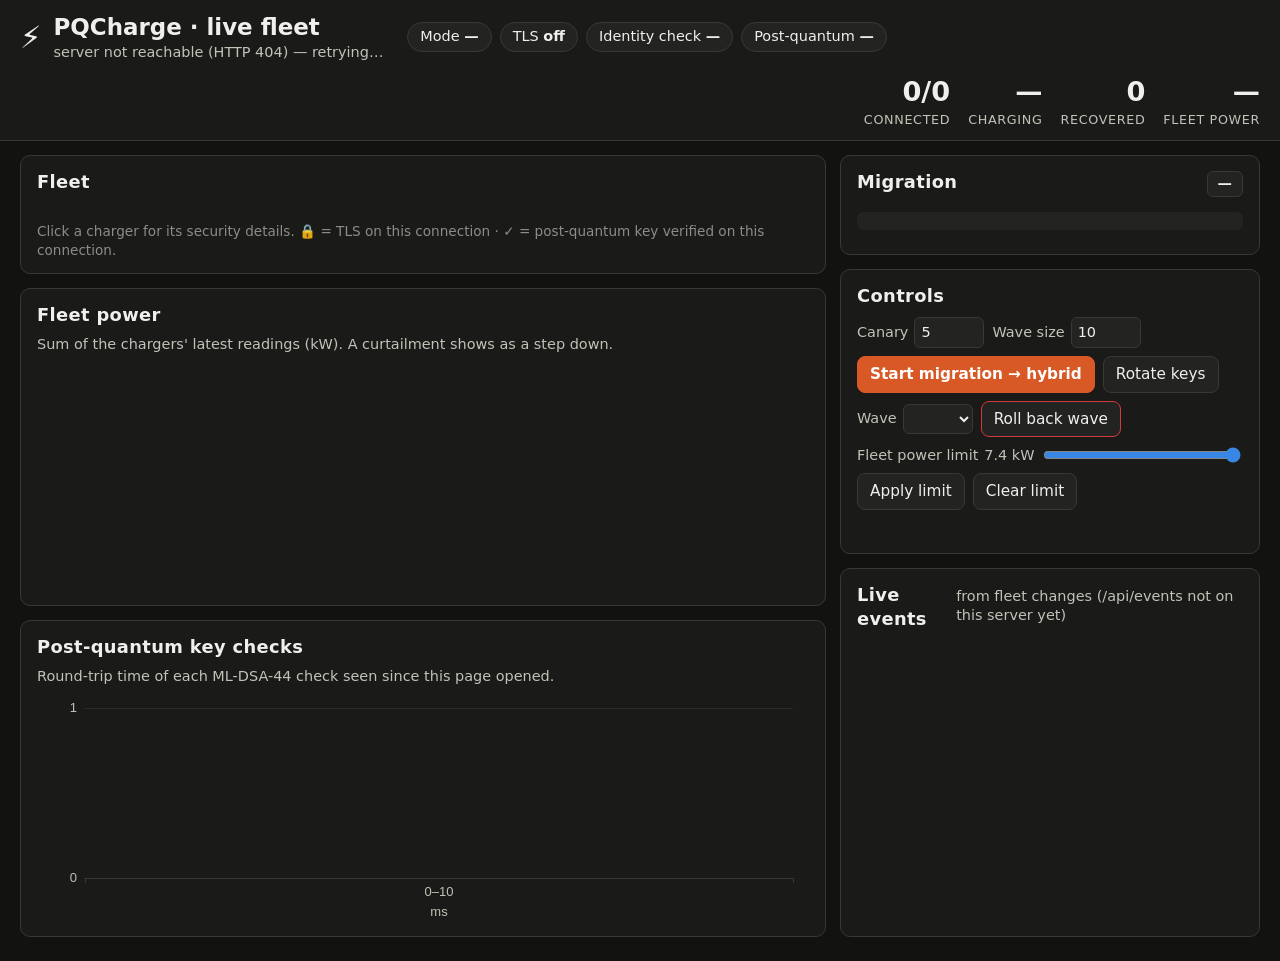
==== dashboard/static/index.html @ f0d74c02 "started work on dashboard" ====
<!doctype html>
<html lang="en" data-theme="dark">
<head>
<meta charset="utf-8">
<meta name="viewport" content="width=device-width, initial-scale=1">
<title>PQCharge · Live fleet</title>
<link rel="icon" href="data:,">
<link rel="stylesheet" href="style.css">
</head>
<body>
<!--
  PQCharge live dashboard (Track C, C-F6). Reads only GET /api/... on the
  server that serves this page: the CSMS itself (/dashboard/, Track A A-F4)
  or `python -m dashboard.serve` (pass-through or --mock). No build step.
-->
<header class="top">
  <div class="brand">
    <span class="logo" aria-hidden="true">⚡</span>
    <div>
      <h1>PQCharge · live fleet</h1>
      <p class="sub" id="serverLine">connecting…</p>
    </div>
    <span class="mockBadge" id="mockBadge" hidden>MOCK DATA · not a measurement</span>
  </div>
  <div class="chips" id="chips"></div>
  <div class="counts" id="counts"></div>
</header>

<main class="layout">
  <section class="panel fleet" aria-labelledby="hFleet">
    <div class="panelHead">
      <h2 id="hFleet">Fleet</h2>
      <div class="legend" id="legend"></div>
    </div>
    <div class="grid" id="grid" role="list"></div>
    <p class="hint">Click a charger for its security details. 🔒 = TLS on this connection · ✓ = post-quantum key verified on this connection.</p>
  </section>

  <aside class="side">
    <section class="panel" aria-labelledby="hMig">
      <div class="panelHead"><h2 id="hMig">Migration</h2><span class="phase" id="phase">—</span></div>
      <p class="phaseWords" id="phaseWords"></p>
      <div class="bar" id="progress" aria-label="migration progress"></div>
      <div class="waves" id="waves"></div>
    </section>

    <section class="panel" aria-labelledby="hCtl">
      <h2 id="hCtl">Controls</h2>
      <div class="ctlRow">
        <label>Canary <input id="inCanary" type="number" min="1" value="5"></label>
        <label>Wave size <input id="inWave" type="number" min="1" value="10"></label>
      </div>
      <div class="ctlRow">
        <button id="btnStart" class="primary">Start migration → hybrid</button>
        <button id="btnRotate">Rotate keys</button>
      </div>
      <div class="ctlRow">
        <label>Wave <select id="selWave"></select></label>
        <button id="btnRollback" class="danger">Roll back wave</button>
      </div>
      <div class="ctlRow">
        <label class="grow">Fleet power limit <span id="limitOut">7.4 kW</span>
          <input id="inLimit" type="range" min="0" max="7400" step="100" value="7400"></label>
      </div>
      <div class="ctlRow">
        <button id="btnLimit">Apply limit</button>
        <button id="btnClear">Clear limit</button>
      </div>
      <div class="ctlRow mockOnly" hidden>
        <button id="btnStorm">Mock: reconnect storm</button>
        <button id="btnImpostor">Mock: impostor CP0003</button>
      </div>
      <p class="toast" id="toast" role="status" aria-live="polite"></p>
    </section>

    <section class="panel ticker" aria-labelledby="hTick">
      <div class="panelHead"><h2 id="hTick">Live events</h2><span class="sub" id="tickSrc"></span></div>
      <ol id="ticker"></ol>
    </section>
  </aside>

  <section class="panel chartPanel" aria-labelledby="hPower">
    <h2 id="hPower">Fleet power</h2>
    <p class="sub">Sum of the chargers' latest readings (kW). A curtailment shows as a step down.</p>
    <div class="chart" id="cPower"></div>
  </section>
  <section class="panel chartPanel" aria-labelledby="hLat">
    <h2 id="hLat">Post-quantum key checks</h2>
    <p class="sub" id="latSub">Round-trip time of each ML-DSA-44 check seen since this page opened.</p>
    <div class="chart" id="cLat"></div>
  </section>
</main>

<div class="drawer" id="drawer" hidden role="dialog" aria-modal="true" aria-labelledby="dTitle">
  <div class="drawerCard">
    <button class="close" id="drawerClose" aria-label="Close">×</button>
    <h2 id="dTitle">Charger</h2>
    <div id="drawerBody"></div>
  </div>
</div>

<script src="vendor/echarts.min.js"></script>
<script src="app.js"></script>
</body>
</html>
---- dashboard/static/style.css ----
/* PQCharge live dashboard (Track C, C-F6). Dark, large, projector-first. */

:root {
  color-scheme: dark;
  --bg: #121211;
  --surface: #1a1a19;
  --surface-2: #232321;
  --line: #383835;
  --ink: #f0efec;
  --ink-2: #c3c2b7;
  --muted: #8d8c85;

  /* status palette (reserved; always paired with a label or glyph) */
  --good: #0ca30c;
  --warning: #fab219;
  --serious: #ec835a;
  --critical: #d03b3b;

  /* migration states */
  --st-pending: #4a4945;
  --st-progress: var(--warning);
  --st-migrated: var(--good);
  --st-rolled: var(--critical);
  --st-incompat: #26261f;

  /* security modes (same order as the results page: classical blue, hybrid orange) */
  --mode-classical: #3987e5;
  --mode-hybrid: #d95926;
  --rotation: #9085e9;

  --radius: 10px;
  font-size: 17px;
}

* { box-sizing: border-box; }
[hidden] { display: none !important; }
body {
  margin: 0;
  background: var(--bg);
  color: var(--ink);
  font-family: "Segoe UI", system-ui, -apple-system, Roboto, sans-serif;
  line-height: 1.35;
}
h1 { font-size: 1.35rem; margin: 0; }
h2 { font-size: 1.05rem; margin: 0 0 8px; letter-spacing: .02em; }
.sub { color: var(--ink-2); font-size: .85rem; margin: 0; }
code { font-family: Consolas, "SF Mono", monospace; }

/* ------------------------------------------------------------ header */
.top {
  display: flex; flex-wrap: wrap; align-items: center; gap: 12px 24px;
  padding: 12px 20px; background: var(--surface); border-bottom: 1px solid var(--line);
  position: sticky; top: 0; z-index: 5;
}
.brand { display: flex; align-items: center; gap: 12px; }
.logo { font-size: 1.8rem; }
.mockBadge {
  background: var(--warning); color: #1a1a19; font-weight: 700; padding: 4px 10px;
  border-radius: 6px; font-size: .8rem;
}
.chips { display: flex; flex-wrap: wrap; gap: 8px; }
.chip {
  border: 1px solid var(--line); border-radius: 999px; padding: 4px 12px;
  background: var(--surface-2); font-size: .85rem; white-space: nowrap;
}
.chip b { font-weight: 600; }
.chip.mode-hybrid { border-color: var(--mode-hybrid); }
.chip.mode-classical { border-color: var(--mode-classical); }
.chip.ok { border-color: var(--good); }
.chip.bad { border-color: var(--critical); }
.counts { display: flex; gap: 18px; margin-left: auto; }
.count { text-align: right; }
.count .v { font-size: 1.6rem; font-weight: 700; font-variant-numeric: tabular-nums; }
.count .k { color: var(--ink-2); font-size: .75rem; text-transform: uppercase; letter-spacing: .05em; }

/* ------------------------------------------------------------ layout */
.layout {
  display: grid; gap: 14px; padding: 14px 20px 24px;
  grid-template-columns: minmax(0, 1fr) 420px;
  grid-template-areas: "fleet side" "power side" "lat side";
}
.fleet { grid-area: fleet; }
.side { grid-area: side; display: flex; flex-direction: column; gap: 14px; min-width: 0; }
.chartPanel:nth-of-type(2) { grid-area: power; }
.chartPanel:nth-of-type(3) { grid-area: lat; }
@media (max-width: 1100px) {
  .layout { grid-template-columns: 1fr; grid-template-areas: "fleet" "side" "power" "lat"; }
  .counts { margin-left: 0; }
}
.panel {
  background: var(--surface); border: 1px solid var(--line); border-radius: var(--radius);
  padding: 14px 16px; min-width: 0;
}
.panelHead { display: flex; align-items: baseline; justify-content: space-between; gap: 12px; }
.hint { color: var(--muted); font-size: .8rem; margin: 10px 0 0; }

/* ------------------------------------------------------------ fleet grid */
.legend { display: flex; flex-wrap: wrap; gap: 6px 14px; font-size: .8rem; color: var(--ink-2); }
.legend i {
  display: inline-block; width: 12px; height: 12px; border-radius: 3px; margin-right: 5px;
  vertical-align: -1px; border: 1px solid var(--line);
}
.grid {
  display: grid; gap: 6px; margin-top: 10px;
  grid-template-columns: repeat(auto-fill, minmax(70px, 1fr));
}
.tile {
  position: relative; height: 58px; border-radius: 8px; border: 2px solid transparent;
  background: var(--st-pending); color: var(--ink); cursor: pointer;
  display: flex; flex-direction: column; justify-content: space-between;
  padding: 4px 6px; font-size: .8rem; text-align: left; font: inherit; line-height: 1.1;
  transition: background-color .4s, opacity .4s;
}
.tile:focus-visible { outline: 3px solid var(--ink); outline-offset: 2px; }
.tile .id { font-weight: 700; font-size: .95rem; font-variant-numeric: tabular-nums; }
.tile .badges { font-size: .78rem; display: flex; gap: 3px; }
.tile.st-in_progress { background: var(--st-progress); color: #1a1a19; }
.tile.st-migrated { background: var(--st-migrated); }
.tile.st-rolled_back { background: var(--st-rolled); }
.tile.st-incompatible { background: var(--st-incompat); border-color: var(--line); color: var(--muted); }
.tile.off { opacity: .35; background-image: repeating-linear-gradient(135deg, transparent 0 6px, rgba(255,255,255,.08) 6px 8px); }
.tile.flash-bad { animation: flashBad 1.2s ease-out; }
.tile.flash-good { animation: flashGood 1.2s ease-out; }
@keyframes flashBad { 0% { box-shadow: 0 0 0 6px var(--critical); } 100% { box-shadow: 0 0 0 0 transparent; } }
@keyframes flashGood { 0% { box-shadow: 0 0 0 5px var(--ink); } 100% { box-shadow: 0 0 0 0 transparent; } }
.tile.pi {
  grid-column: span 3; grid-row: span 2; height: auto; min-height: 122px;
  border-color: var(--ink-2); padding: 8px 10px; gap: 2px;
}
.tile.pi .id { font-size: 1.05rem; }
.tile.pi .tag { font-size: .7rem; text-transform: uppercase; letter-spacing: .08em; color: inherit; opacity: .85; }
.tile.pi .led { display: flex; align-items: center; gap: 8px; font-size: .85rem; }
.tile.pi .bulb {
  width: 22px; height: 22px; border-radius: 50%; border: 2px solid #f0efec;
  background: #fab219; box-shadow: 0 0 14px 4px rgba(250, 178, 25, .6);
}

/* ------------------------------------------------------------ migration */
.phase {
  font-weight: 700; padding: 2px 10px; border-radius: 6px; background: var(--surface-2);
  border: 1px solid var(--line); font-size: .85rem;
}
.phase.running, .phase.canary { border-color: var(--warning); }
.phase.completed { border-color: var(--good); }
.phase.rolled_back, .phase.failed { border-color: var(--critical); }
.phaseWords { color: var(--ink-2); margin: 6px 0 10px; font-size: .9rem; }
.bar { display: flex; height: 18px; border-radius: 6px; overflow: hidden; background: var(--surface-2); gap: 2px; }
.bar span { display: block; height: 100%; }
.waves { margin-top: 10px; display: flex; flex-direction: column; gap: 4px; font-size: .85rem; }
.wave { display: grid; grid-template-columns: 74px 1fr auto; gap: 8px; align-items: center; }
.wave .w { color: var(--ink-2); }
.wave .cells { display: flex; gap: 2px; flex-wrap: wrap; }
.wave .cells i { width: 10px; height: 14px; border-radius: 2px; background: var(--st-pending); }
.wave .cells i.st-migrated { background: var(--st-migrated); }
.wave .cells i.st-in_progress { background: var(--st-progress); }
.wave .cells i.st-rolled_back { background: var(--st-rolled); }
.wave .cells i.st-incompatible { background: var(--st-incompat); outline: 1px solid var(--line); }
.wave .res { font-variant-numeric: tabular-nums; }
.wave.rolled { color: var(--critical); }
.kindRotation { color: var(--rotation); font-weight: 600; }

/* ------------------------------------------------------------ controls */
.ctlRow { display: flex; flex-wrap: wrap; gap: 8px; align-items: center; margin-top: 8px; }
.ctlRow label { color: var(--ink-2); font-size: .85rem; display: flex; align-items: center; gap: 6px; }
.ctlRow label.grow { flex: 1; flex-wrap: wrap; }
.ctlRow input[type=number], .ctlRow select {
  width: 70px; background: var(--surface-2); color: var(--ink); border: 1px solid var(--line);
  border-radius: 6px; padding: 5px 6px; font: inherit;
}
.ctlRow input[type=range] { flex: 1; min-width: 160px; accent-color: var(--mode-classical); }
button {
  font: inherit; font-size: .9rem; padding: 7px 12px; border-radius: 8px; cursor: pointer;
  background: var(--surface-2); color: var(--ink); border: 1px solid var(--line);
}
button:hover { border-color: var(--ink-2); }
button.primary { background: var(--mode-hybrid); border-color: var(--mode-hybrid); color: #fff; font-weight: 600; }
button.danger { border-color: var(--critical); }
button:disabled { opacity: .5; cursor: default; }
.toast { min-height: 1.3em; margin: 10px 0 0; font-size: .85rem; color: var(--ink-2); }
.toast.bad { color: #ff8a8a; }
.toast.good { color: #7fdc7f; }

/* ------------------------------------------------------------ ticker */
.ticker { flex: 1; min-height: 260px; display: flex; flex-direction: column; }
.ticker ol {
  list-style: none; margin: 6px 0 0; padding: 0; overflow-y: auto; max-height: 360px;
  font-size: .85rem; display: flex; flex-direction: column; gap: 3px;
}
.ticker li { padding: 4px 8px; border-radius: 6px; background: var(--surface-2); border-left: 4px solid var(--line); }
.ticker li .t { color: var(--muted); font-variant-numeric: tabular-nums; margin-right: 6px; }
.ticker li.good { border-left-color: var(--good); }
.ticker li.bad { border-left-color: var(--critical); background: #3a1f1f; }
.ticker li.warn { border-left-color: var(--warning); }
.ticker li.rot { border-left-color: var(--rotation); }
.ticker li.info { border-left-color: var(--mode-classical); }

/* ------------------------------------------------------------ charts */
.chart { height: 230px; margin-top: 6px; }

/* ------------------------------------------------------------ inspector */
.drawer {
  position: fixed; inset: 0; background: rgba(0, 0, 0, .55); display: flex;
  justify-content: flex-end; z-index: 20;
}
.drawer[hidden] { display: none; }
.drawerCard {
  width: min(520px, 100%); height: 100%; overflow-y: auto; background: var(--surface);
  border-left: 1px solid var(--line); padding: 22px 24px; position: relative;
}
.close { position: absolute; top: 12px; right: 14px; font-size: 1.4rem; padding: 2px 10px; }
.kv { display: grid; grid-template-columns: 180px 1fr; gap: 6px 12px; font-size: .92rem; margin: 10px 0 18px; }
.kv dt { color: var(--ink-2); }
.kv dd { margin: 0; overflow-wrap: anywhere; }
.yes { color: #7fdc7f; font-weight: 600; }
.no { color: #ff8a8a; font-weight: 600; }
.na { color: var(--muted); }
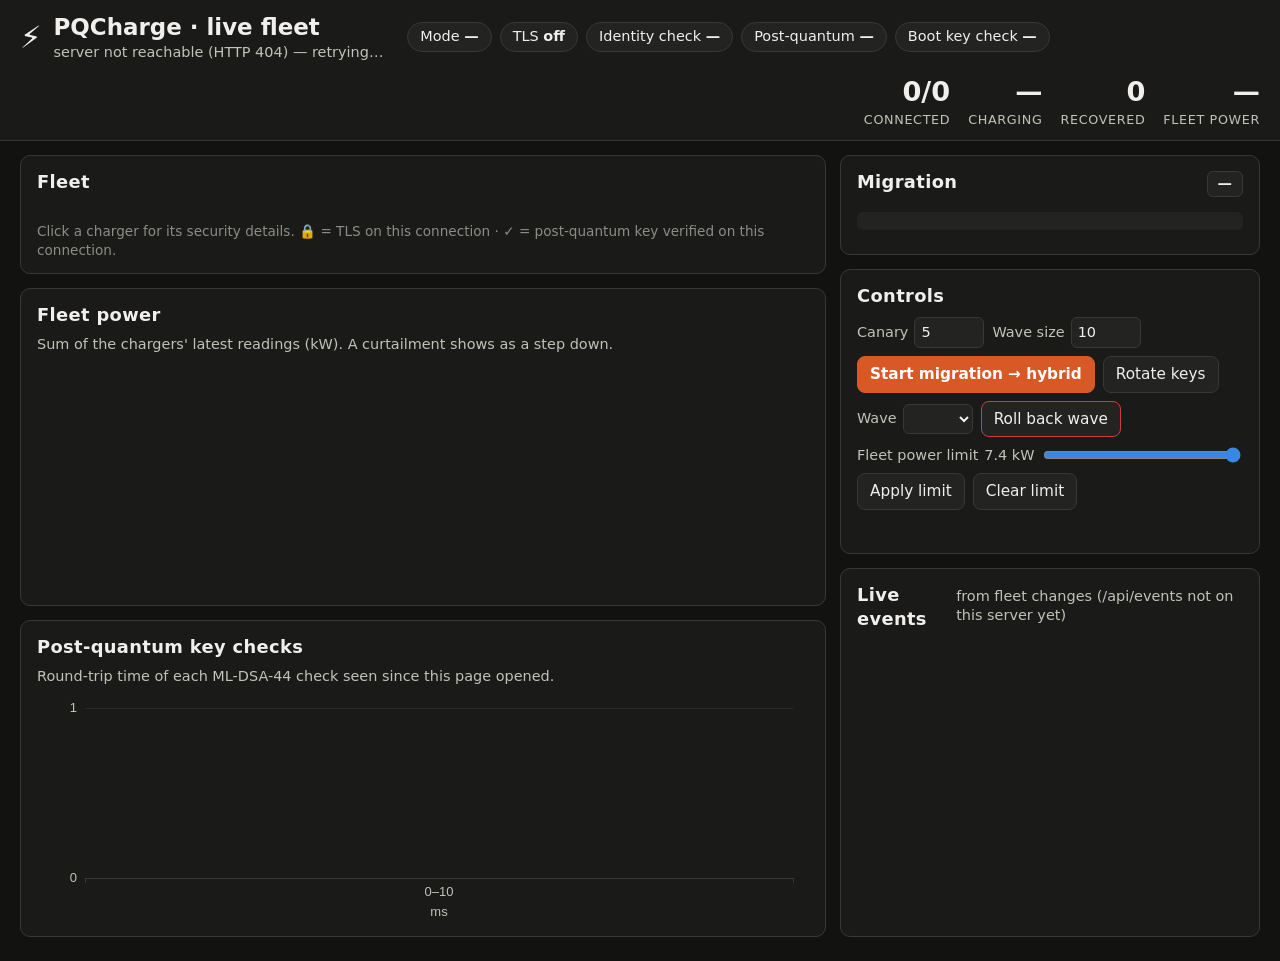
==== commit 26fa86b4: "Track C: align with Track A PR3-5 - E5 counts the victim + e5_check verdicts, dashboard CP0000/boot " ====
--- a/dashboard/static/index.html
+++ b/dashboard/static/index.html
@@ -68,7 +68,7 @@
       </div>
       <div class="ctlRow mockOnly" hidden>
         <button id="btnStorm">Mock: reconnect storm</button>
-        <button id="btnImpostor">Mock: impostor CP0003</button>
+        <button id="btnImpostor">Mock: impostor CP0045</button>
       </div>
       <p class="toast" id="toast" role="status" aria-live="polite"></p>
     </section>
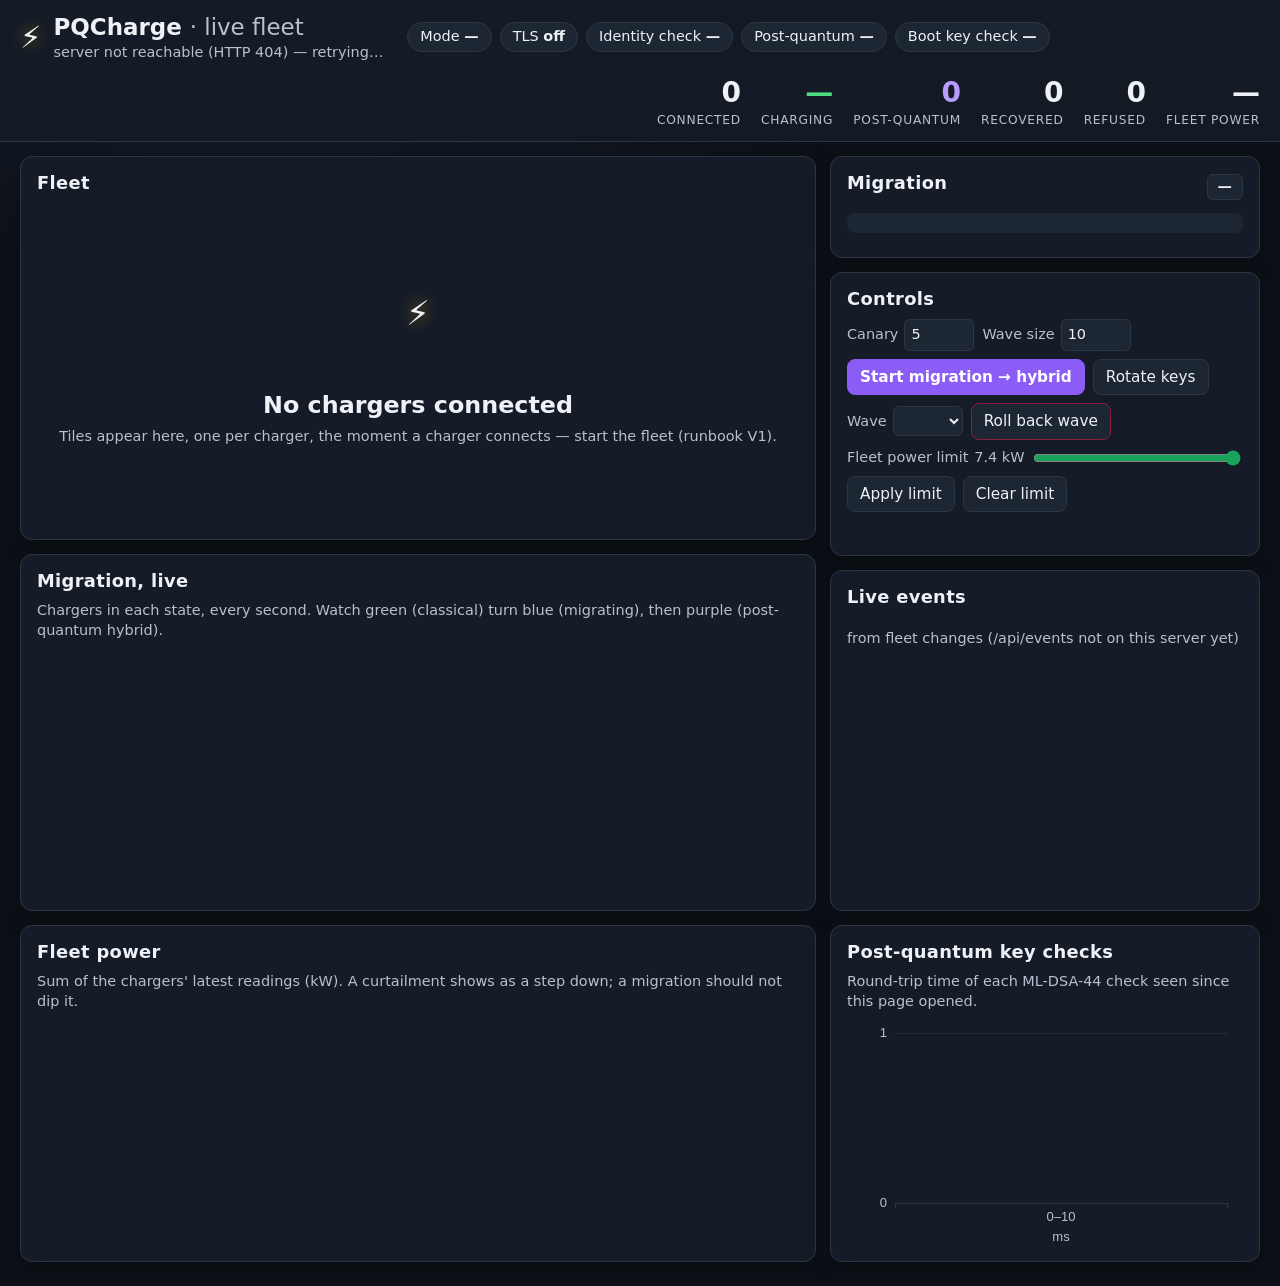
==== commit 07d2c98d: "Massive update" ====
--- a/dashboard/static/index.html
+++ b/dashboard/static/index.html
@@ -9,15 +9,16 @@
 </head>
 <body>
 <!--
-  PQCharge live dashboard (Track C, C-F6). Reads only GET /api/... on the
-  server that serves this page: the CSMS itself (/dashboard/, Track A A-F4)
-  or `python -m dashboard.serve` (pass-through or --mock). No build step.
+  PQCharge live dashboard (Track C; C-F6, redesigned 2026-10-14 for the runbook
+  variants V1-V8). Reads only GET /api/... on the server that serves this page:
+  the CSMS itself (/dashboard/, Track A A-F4) or `python -m dashboard.serve`
+  (pass-through, or --mock). No build step.
 -->
 <header class="top">
   <div class="brand">
     <span class="logo" aria-hidden="true">⚡</span>
     <div>
-      <h1>PQCharge · live fleet</h1>
+      <h1>PQCharge <span class="thin">· live fleet</span></h1>
       <p class="sub" id="serverLine">connecting…</p>
     </div>
     <span class="mockBadge" id="mockBadge" hidden>MOCK DATA · not a measurement</span>
@@ -26,22 +27,32 @@
   <div class="counts" id="counts"></div>
 </header>
 
+<div class="alertBar" id="alertBar" role="alert" hidden></div>
+
 <main class="layout">
   <section class="panel fleet" aria-labelledby="hFleet">
     <div class="panelHead">
       <h2 id="hFleet">Fleet</h2>
-      <div class="legend" id="legend"></div>
+      <ol class="stepper" id="stepper" aria-label="migration stage"></ol>
+    </div>
+    <div class="legend" id="legend"></div>
+    <div class="empty" id="empty">
+      <div class="radar" aria-hidden="true"><span></span><span></span><span></span></div>
+      <p class="emptyTitle">No chargers connected</p>
+      <p class="sub">Tiles appear here, one per charger, the moment a charger connects —
+        start the fleet (runbook V1).</p>
     </div>
     <div class="grid" id="grid" role="list"></div>
-    <p class="hint">Click a charger for its security details. 🔒 = TLS on this connection · ✓ = post-quantum key verified on this connection.</p>
+    <p class="hint" id="gridHint"></p>
   </section>
 
   <aside class="side">
-    <section class="panel" aria-labelledby="hMig">
+    <section class="panel migPanel" aria-labelledby="hMig">
       <div class="panelHead"><h2 id="hMig">Migration</h2><span class="phase" id="phase">—</span></div>
       <p class="phaseWords" id="phaseWords"></p>
       <div class="bar" id="progress" aria-label="migration progress"></div>
       <div class="waves" id="waves"></div>
+      <div class="summary" id="summary" hidden></div>
     </section>
 
     <section class="panel" aria-labelledby="hCtl">
@@ -68,7 +79,11 @@
       </div>
       <div class="ctlRow mockOnly" hidden>
         <button id="btnStorm">Mock: reconnect storm</button>
-        <button id="btnImpostor">Mock: impostor CP0045</button>
+        <button id="btnImpostor">Mock: stolen cert CP0045</button>
+      </div>
+      <div class="ctlRow mockOnly" hidden>
+        <button id="btnIntruder">Mock: forged certificate</button>
+        <button id="btnWrongId">Mock: wrong identity CP0045</button>
       </div>
       <p class="toast" id="toast" role="status" aria-live="polite"></p>
     </section>
@@ -79,9 +94,14 @@
     </section>
   </aside>
 
+  <section class="panel chartPanel timeline" aria-labelledby="hTimeline">
+    <h2 id="hTimeline">Migration, live</h2>
+    <p class="sub">Chargers in each state, every second. Watch green (classical) turn blue (migrating), then purple (post-quantum hybrid).</p>
+    <div class="chart" id="cTimeline"></div>
+  </section>
   <section class="panel chartPanel" aria-labelledby="hPower">
     <h2 id="hPower">Fleet power</h2>
-    <p class="sub">Sum of the chargers' latest readings (kW). A curtailment shows as a step down.</p>
+    <p class="sub">Sum of the chargers' latest readings (kW). A curtailment shows as a step down; a migration should not dip it.</p>
     <div class="chart" id="cPower"></div>
   </section>
   <section class="panel chartPanel" aria-labelledby="hLat">
--- a/dashboard/static/style.css
+++ b/dashboard/static/style.css
@@ -1,34 +1,50 @@
-/* PQCharge live dashboard (Track C, C-F6). Dark, large, projector-first. */
+/*
+ * PQCharge live dashboard (Track C, C-F6; redesigned 2026-10-14 for runbook v1.2).
+ * Dark, large, projector-first. One colour per charger state, used the same way
+ * on the tiles, the legend, the wave strips, the summary and the timeline chart:
+ *
+ *   idle (connected, not charging)  slate        --v-idle
+ *   charging (classical)            green        --v-charging
+ *   migrating                       blue         --v-migrating   (pulses)
+ *   post-quantum hybrid             purple + 🛡  --v-hybrid      (glows)
+ *   rolled back                     burgundy     --v-rolled
+ *   legacy, skipped                 grey hatch   --v-legacy
+ *   offline                         dimmed       --v-offline
+ *   refused / attack                red          --v-alert       (shakes)
+ *   canary badge                    gold         --canary
+ *   rotated key ring                violet       --rotation
+ */
 
 :root {
   color-scheme: dark;
-  --bg: #121211;
-  --surface: #1a1a19;
-  --surface-2: #232321;
-  --line: #383835;
-  --ink: #f0efec;
-  --ink-2: #c3c2b7;
-  --muted: #8d8c85;
-
-  /* status palette (reserved; always paired with a label or glyph) */
-  --good: #0ca30c;
-  --warning: #fab219;
-  --serious: #ec835a;
-  --critical: #d03b3b;
-
-  /* migration states */
-  --st-pending: #4a4945;
-  --st-progress: var(--warning);
-  --st-migrated: var(--good);
-  --st-rolled: var(--critical);
-  --st-incompat: #26261f;
-
-  /* security modes (same order as the results page: classical blue, hybrid orange) */
-  --mode-classical: #3987e5;
-  --mode-hybrid: #d95926;
-  --rotation: #9085e9;
-
-  --radius: 10px;
+  --bg: #0d1117;
+  --bg-2: #111722;
+  --surface: #151c27;
+  --surface-2: #1d2633;
+  --line: #2c3746;
+  --ink: #eef2f7;
+  --ink-2: #b7c1cf;
+  --muted: #7d8898;
+
+  --v-idle: #3b4a5c;
+  --v-charging: #19a35a;
+  --v-migrating: #2f7bf5;
+  --v-hybrid: #8b5cf6;
+  --v-rolled: #8b1e3f;
+  --v-legacy: #4b5058;
+  --v-offline: #262d38;
+  --v-alert: #e5322d;
+  --canary: #f5b301;
+  --rotation: #c084fc;
+
+  /* kept for the older chart code and the results page vocabulary */
+  --good: #19a35a;
+  --warning: #f5b301;
+  --critical: #e5322d;
+  --mode-classical: #19a35a;
+  --mode-hybrid: #8b5cf6;
+
+  --radius: 12px;
   font-size: 17px;
 }
 
@@ -36,24 +52,26 @@
 [hidden] { display: none !important; }
 body {
   margin: 0;
-  background: var(--bg);
+  background: radial-gradient(1200px 600px at 20% -10%, #18233a 0%, var(--bg) 60%) fixed, var(--bg);
   color: var(--ink);
   font-family: "Segoe UI", system-ui, -apple-system, Roboto, sans-serif;
   line-height: 1.35;
 }
 h1 { font-size: 1.35rem; margin: 0; }
+h1 .thin { font-weight: 400; color: var(--ink-2); }
 h2 { font-size: 1.05rem; margin: 0 0 8px; letter-spacing: .02em; }
+h3 { font-size: .95rem; margin: 14px 0 4px; color: var(--ink-2); }
 .sub { color: var(--ink-2); font-size: .85rem; margin: 0; }
 code { font-family: Consolas, "SF Mono", monospace; }
 
 /* ------------------------------------------------------------ header */
 .top {
   display: flex; flex-wrap: wrap; align-items: center; gap: 12px 24px;
-  padding: 12px 20px; background: var(--surface); border-bottom: 1px solid var(--line);
-  position: sticky; top: 0; z-index: 5;
+  padding: 12px 20px; background: rgba(21, 28, 39, .92); backdrop-filter: blur(6px);
+  border-bottom: 1px solid var(--line); position: sticky; top: 0; z-index: 5;
 }
 .brand { display: flex; align-items: center; gap: 12px; }
-.logo { font-size: 1.8rem; }
+.logo { font-size: 1.8rem; filter: drop-shadow(0 0 8px rgba(245, 179, 1, .6)); }
 .mockBadge {
   background: var(--warning); color: #1a1a19; font-weight: 700; padding: 4px 10px;
   border-radius: 6px; font-size: .8rem;
@@ -64,100 +82,275 @@
   background: var(--surface-2); font-size: .85rem; white-space: nowrap;
 }
 .chip b { font-weight: 600; }
-.chip.mode-hybrid { border-color: var(--mode-hybrid); }
-.chip.mode-classical { border-color: var(--mode-classical); }
-.chip.ok { border-color: var(--good); }
-.chip.bad { border-color: var(--critical); }
-.counts { display: flex; gap: 18px; margin-left: auto; }
+.chip.mode-hybrid { border-color: var(--v-hybrid); box-shadow: 0 0 10px rgba(139, 92, 246, .35); }
+.chip.mode-classical { border-color: var(--v-charging); }
+.chip.ok { border-color: var(--v-charging); }
+.chip.bad { border-color: var(--v-alert); }
+.counts { display: flex; gap: 20px; margin-left: auto; }
 .count { text-align: right; }
-.count .v { font-size: 1.6rem; font-weight: 700; font-variant-numeric: tabular-nums; }
-.count .k { color: var(--ink-2); font-size: .75rem; text-transform: uppercase; letter-spacing: .05em; }
+.count .v { font-size: 1.65rem; font-weight: 700; font-variant-numeric: tabular-nums; transition: color .4s; }
+.count .k { color: var(--ink-2); font-size: .72rem; text-transform: uppercase; letter-spacing: .06em; }
+.count.c-charging .v { color: #4ade80; }
+.count.c-hybrid .v { color: #b79cff; }
+.count.c-alert .v { color: #ff6b66; }
+
+/* ------------------------------------------------------------ alert banner */
+.alertBar {
+  margin: 10px 20px 0; padding: 12px 16px; border-radius: var(--radius);
+  background: linear-gradient(90deg, rgba(229, 50, 45, .95), rgba(139, 30, 63, .95));
+  color: #fff; font-weight: 600; font-size: 1.02rem;
+  box-shadow: 0 0 24px rgba(229, 50, 45, .45);
+  animation: slideDown .35s ease-out, alertPulse 1.2s ease-in-out 3;
+}
+@keyframes slideDown { from { transform: translateY(-14px); opacity: 0; } to { transform: none; opacity: 1; } }
+@keyframes alertPulse { 50% { box-shadow: 0 0 40px rgba(229, 50, 45, .8); } }
 
 /* ------------------------------------------------------------ layout */
 .layout {
   display: grid; gap: 14px; padding: 14px 20px 24px;
-  grid-template-columns: minmax(0, 1fr) 420px;
-  grid-template-areas: "fleet side" "power side" "lat side";
+  grid-template-columns: minmax(0, 1fr) 430px;
+  grid-template-areas: "fleet side" "timeline side" "power lat";
 }
 .fleet { grid-area: fleet; }
 .side { grid-area: side; display: flex; flex-direction: column; gap: 14px; min-width: 0; }
-.chartPanel:nth-of-type(2) { grid-area: power; }
-.chartPanel:nth-of-type(3) { grid-area: lat; }
+.chartPanel.timeline { grid-area: timeline; }
+/* <main>'s sections in order: fleet (1), timeline (2), power (3), key checks (4) */
+.chartPanel:nth-of-type(3) { grid-area: power; }
+.chartPanel:nth-of-type(4) { grid-area: lat; }
 @media (max-width: 1100px) {
-  .layout { grid-template-columns: 1fr; grid-template-areas: "fleet" "side" "power" "lat"; }
+  .layout { grid-template-columns: 1fr; grid-template-areas: "fleet" "side" "timeline" "power" "lat"; }
   .counts { margin-left: 0; }
 }
 .panel {
   background: var(--surface); border: 1px solid var(--line); border-radius: var(--radius);
-  padding: 14px 16px; min-width: 0;
-}
-.panelHead { display: flex; align-items: baseline; justify-content: space-between; gap: 12px; }
+  padding: 14px 16px; min-width: 0; box-shadow: 0 6px 24px rgba(0, 0, 0, .25);
+}
+.panelHead { display: flex; align-items: center; justify-content: space-between; gap: 12px; flex-wrap: wrap; }
 .hint { color: var(--muted); font-size: .8rem; margin: 10px 0 0; }
 
+/* ------------------------------------------------------------ stepper */
+.stepper { display: flex; gap: 0; list-style: none; margin: 0 0 8px; padding: 0; counter-reset: s; }
+.stepper li {
+  position: relative; padding: 4px 12px 4px 26px; font-size: .78rem; color: var(--muted);
+  text-transform: uppercase; letter-spacing: .06em; white-space: nowrap;
+}
+.stepper li::before {
+  content: ""; position: absolute; left: 8px; top: 50%; width: 10px; height: 10px; margin-top: -5px;
+  border-radius: 50%; background: var(--surface-2); border: 2px solid var(--line);
+}
+.stepper li + li::after {
+  content: ""; position: absolute; left: -6px; top: 50%; width: 12px; height: 2px; background: var(--line);
+}
+.stepper li.done { color: var(--ink-2); }
+.stepper li.done::before { background: var(--v-charging); border-color: var(--v-charging); }
+.stepper li.now { color: var(--ink); font-weight: 700; }
+.stepper li.now::before { background: var(--v-migrating); border-color: #9cc3ff; animation: beacon 1.2s infinite; }
+.stepper li.now.hybrid::before { background: var(--v-hybrid); border-color: #d6c7ff; }
+.stepper li.now.halt { color: #ff8fa8; }
+.stepper li.now.halt::before { background: var(--v-rolled); border-color: #ff8fa8; }
+@keyframes beacon { 50% { box-shadow: 0 0 0 6px rgba(47, 123, 245, .25); } }
+
+/* ------------------------------------------------------------ legend */
+.legend { display: flex; flex-wrap: wrap; gap: 6px 14px; font-size: .8rem; color: var(--ink-2); }
+.legend span { display: inline-flex; align-items: center; gap: 5px; }
+.legend i {
+  display: inline-block; width: 14px; height: 14px; border-radius: 4px; border: 1px solid rgba(255,255,255,.15);
+}
+.legend b { font-variant-numeric: tabular-nums; color: var(--ink); }
+.legend .zero { opacity: .45; }
+
+/* ------------------------------------------------------------ empty state */
+.empty { display: flex; flex-direction: column; align-items: center; justify-content: center; min-height: 300px; gap: 6px; text-align: center; }
+.emptyTitle { font-size: 1.4rem; font-weight: 700; margin: 14px 0 0; }
+.radar { position: relative; width: 110px; height: 110px; }
+.radar span {
+  position: absolute; inset: 0; border-radius: 50%; border: 2px solid var(--v-migrating);
+  opacity: 0; animation: ripple 3s infinite ease-out;
+}
+.radar span:nth-child(2) { animation-delay: 1s; }
+.radar span:nth-child(3) { animation-delay: 2s; }
+.radar::after {
+  content: "⚡"; position: absolute; inset: 0; display: flex; align-items: center; justify-content: center;
+  font-size: 2rem; filter: drop-shadow(0 0 8px rgba(245, 179, 1, .7));
+}
+@keyframes ripple { 0% { transform: scale(.2); opacity: .9; } 100% { transform: scale(1); opacity: 0; } }
+
 /* ------------------------------------------------------------ fleet grid */
-.legend { display: flex; flex-wrap: wrap; gap: 6px 14px; font-size: .8rem; color: var(--ink-2); }
-.legend i {
-  display: inline-block; width: 12px; height: 12px; border-radius: 3px; margin-right: 5px;
-  vertical-align: -1px; border: 1px solid var(--line);
-}
 .grid {
-  display: grid; gap: 6px; margin-top: 10px;
-  grid-template-columns: repeat(auto-fill, minmax(70px, 1fr));
+  display: grid; gap: 7px; margin-top: 12px;
+  grid-template-columns: repeat(auto-fill, minmax(74px, 1fr));
 }
 .tile {
-  position: relative; height: 58px; border-radius: 8px; border: 2px solid transparent;
-  background: var(--st-pending); color: var(--ink); cursor: pointer;
+  position: relative; height: 62px; border-radius: 10px; border: 2px solid transparent;
+  background: var(--v-idle); color: var(--ink); cursor: pointer; overflow: hidden;
   display: flex; flex-direction: column; justify-content: space-between;
-  padding: 4px 6px; font-size: .8rem; text-align: left; font: inherit; line-height: 1.1;
-  transition: background-color .4s, opacity .4s;
-}
+  padding: 4px 6px; font: inherit; font-size: .8rem; text-align: left; line-height: 1.1;
+  transition: background-color .5s, border-color .5s, opacity .5s, transform .2s;
+}
+.tile:hover { transform: translateY(-2px); }
 .tile:focus-visible { outline: 3px solid var(--ink); outline-offset: 2px; }
-.tile .id { font-weight: 700; font-size: .95rem; font-variant-numeric: tabular-nums; }
-.tile .badges { font-size: .78rem; display: flex; gap: 3px; }
-.tile.st-in_progress { background: var(--st-progress); color: #1a1a19; }
-.tile.st-migrated { background: var(--st-migrated); }
-.tile.st-rolled_back { background: var(--st-rolled); }
-.tile.st-incompatible { background: var(--st-incompat); border-color: var(--line); color: var(--muted); }
-.tile.off { opacity: .35; background-image: repeating-linear-gradient(135deg, transparent 0 6px, rgba(255,255,255,.08) 6px 8px); }
+.tile .id { font-weight: 700; font-size: .95rem; font-variant-numeric: tabular-nums; position: relative; z-index: 1; }
+.tile .badges { font-size: .78rem; display: flex; gap: 3px; align-items: center; position: relative; z-index: 1; }
+.tile .icon { position: absolute; right: 6px; bottom: 4px; font-size: 1rem; z-index: 1; }
+.tile .flag {
+  position: absolute; top: 3px; right: 3px; font-size: .62rem; font-weight: 800; padding: 1px 4px;
+  border-radius: 4px; background: rgba(0,0,0,.4); letter-spacing: .03em; z-index: 1;
+}
+.tile .flag.canary { background: var(--canary); color: #1a1a19; }
+.tile .flag.legacy { background: #0b0e13; color: #c9ced6; }
+.tile .flag.wv { background: rgba(0,0,0,.45); color: #dfe7f3; }
+.tile .flag.alertF { background: var(--v-alert); color: #fff; }
+
+/* pop in when a charger connects for the first time */
+.tile.enter { animation: popIn .55s cubic-bezier(.2, 1.6, .4, 1); }
+@keyframes popIn { 0% { transform: scale(.2); opacity: 0; } 100% { transform: none; opacity: 1; } }
+
+/* visual states */
+.tile.v-idle { background: var(--v-idle); }
+.tile.v-charging { background: var(--v-charging); }
+.tile.v-charging::before {         /* moving light: energy flowing */
+  content: ""; position: absolute; inset: 0;
+  background: linear-gradient(100deg, transparent 30%, rgba(255,255,255,.22) 50%, transparent 70%);
+  background-size: 250% 100%; animation: shimmer 2.4s linear infinite;
+}
+@keyframes shimmer { from { background-position: 150% 0; } to { background-position: -100% 0; } }
+.tile.v-migrating { background: var(--v-migrating); animation: pulseBlue 1s ease-in-out infinite; }
+@keyframes pulseBlue {
+  0%, 100% { box-shadow: 0 0 0 0 rgba(47, 123, 245, .7); filter: brightness(1); }
+  50% { box-shadow: 0 0 0 6px rgba(47, 123, 245, 0); filter: brightness(1.25); }
+}
+.tile.v-hybrid { background: var(--v-hybrid); }
+.tile.v-hybrid.charging { box-shadow: 0 0 14px rgba(139, 92, 246, .75); }
+.tile.v-hybrid.charging::before {
+  content: ""; position: absolute; inset: 0;
+  background: linear-gradient(100deg, transparent 30%, rgba(255,255,255,.18) 50%, transparent 70%);
+  background-size: 250% 100%; animation: shimmer 2.4s linear infinite;
+}
+.tile.v-hybrid.arrive { animation: hybridArrive .9s ease-out; }
+@keyframes hybridArrive { 0% { transform: scale(1.18); box-shadow: 0 0 0 10px rgba(139, 92, 246, .55); } 100% { transform: none; } }
+.tile.v-rolled { background: var(--v-rolled); border-color: #c2416b; }
+.tile.v-rolled.arrive { animation: shake .5s ease-in-out 2; }
+.tile.v-legacy {
+  background: var(--v-legacy) repeating-linear-gradient(135deg, transparent 0 6px, rgba(255,255,255,.08) 6px 9px);
+  color: #c9ced6;
+}
+.tile.v-offline { background: var(--v-offline); opacity: .55; border-style: dashed; border-color: var(--line); }
+.tile.v-alert {
+  background: var(--v-alert); border-color: #ffb3b0; box-shadow: 0 0 18px rgba(229, 50, 45, .8);
+  animation: shake .45s ease-in-out 3;
+}
+@keyframes shake {
+  0%, 100% { transform: translateX(0); } 20% { transform: translateX(-4px); }
+  40% { transform: translateX(4px); } 60% { transform: translateX(-3px); } 80% { transform: translateX(3px); }
+}
+.tile.intruder { background: #3a0f12; border: 2px dashed var(--v-alert); color: #ffd2d0; }
+.tile.intruder.v-alert { background: var(--v-alert); color: #fff; }
+.tile.flash-good { animation: flashGood 1.2s ease-out; }
 .tile.flash-bad { animation: flashBad 1.2s ease-out; }
-.tile.flash-good { animation: flashGood 1.2s ease-out; }
-@keyframes flashBad { 0% { box-shadow: 0 0 0 6px var(--critical); } 100% { box-shadow: 0 0 0 0 transparent; } }
-@keyframes flashGood { 0% { box-shadow: 0 0 0 5px var(--ink); } 100% { box-shadow: 0 0 0 0 transparent; } }
+@keyframes flashBad { 0% { box-shadow: 0 0 0 6px var(--v-alert); } 100% { box-shadow: 0 0 0 0 transparent; } }
+@keyframes flashGood { 0% { box-shadow: 0 0 0 5px #fff; } 100% { box-shadow: 0 0 0 0 transparent; } }
+
+/* the Raspberry Pi: a big tile with its LED */
 .tile.pi {
-  grid-column: span 3; grid-row: span 2; height: auto; min-height: 122px;
-  border-color: var(--ink-2); padding: 8px 10px; gap: 2px;
+  grid-column: span 3; grid-row: span 2; height: auto; min-height: 132px;
+  border-color: rgba(255,255,255,.55); padding: 8px 10px; gap: 2px;
 }
 .tile.pi .id { font-size: 1.05rem; }
-.tile.pi .tag { font-size: .7rem; text-transform: uppercase; letter-spacing: .08em; color: inherit; opacity: .85; }
-.tile.pi .led { display: flex; align-items: center; gap: 8px; font-size: .85rem; }
+.tile.pi .tag { font-size: .7rem; text-transform: uppercase; letter-spacing: .08em; opacity: .9; position: relative; z-index: 1; }
+.tile.pi .led { display: flex; align-items: center; gap: 8px; font-size: .85rem; position: relative; z-index: 1; }
 .tile.pi .bulb {
-  width: 22px; height: 22px; border-radius: 50%; border: 2px solid #f0efec;
-  background: #fab219; box-shadow: 0 0 14px 4px rgba(250, 178, 25, .6);
-}
+  width: 24px; height: 24px; border-radius: 50%; border: 2px solid #f0efec; background: #4a3b10;
+  transition: background .3s, box-shadow .3s;
+}
+.tile.pi .bulb.on { background: #ffd34d; box-shadow: 0 0 18px 6px rgba(255, 211, 77, .7); }
+.tile.pi .bulb.blink { animation: ledBlink .3s steps(1) infinite; }
+@keyframes ledBlink { 50% { background: #4a3b10; box-shadow: none; } }
+
+/* 6c: a large fleet (more than 100 chargers) is drawn as small squares */
+.grid.dense { grid-template-columns: repeat(auto-fill, minmax(17px, 1fr)); gap: 3px; }
+.grid.dense .tile { height: 17px; padding: 0; border-radius: 3px; border-width: 1px; }
+.grid.dense .tile::before { display: none; }           /* no shimmer on 500 squares */
+.grid.dense .tile.v-charging, .grid.dense .tile.v-hybrid.charging { animation: none; box-shadow: none; }
+.grid.dense .tile.v-migrating { animation: pulseSmall 1s ease-in-out infinite; }
+@keyframes pulseSmall { 50% { filter: brightness(1.5); } }
+.grid.dense .tile.ver::after {
+  content: ""; position: absolute; left: 50%; top: 50%; width: 5px; height: 5px;
+  margin: -2.5px 0 0 -2.5px; border-radius: 50%; background: #f0efec;
+}
+.grid.dense .tile.can { border-color: var(--canary); }
+.grid.dense .tile.v-legacy { background: var(--v-legacy); }
+.grid.dense .tile.v-offline { border-style: solid; }
+.grid.dense .tile.pi {
+  grid-column: span 10; grid-row: span 6; height: auto; min-height: 0;
+  padding: 6px 8px; border-width: 2px; border-radius: 8px;
+}
+/* 6c: chargers that proved their NEW key in the current rotation */
+.tile.rot { border-color: var(--rotation); box-shadow: 0 0 10px rgba(192, 132, 252, .7); }
+.grid.dense .tile.rot { background: var(--rotation); }
+.tile.rotbad { border-color: var(--v-alert); }
 
 /* ------------------------------------------------------------ migration */
 .phase {
   font-weight: 700; padding: 2px 10px; border-radius: 6px; background: var(--surface-2);
   border: 1px solid var(--line); font-size: .85rem;
 }
-.phase.running, .phase.canary { border-color: var(--warning); }
-.phase.completed { border-color: var(--good); }
-.phase.rolled_back, .phase.failed { border-color: var(--critical); }
+.phase.running, .phase.canary { border-color: var(--v-migrating); color: #9cc3ff; }
+.phase.completed { border-color: var(--v-hybrid); color: #c9b6ff; }
+.phase.rolled_back, .phase.failed { border-color: var(--v-rolled); color: #ff8fa8; }
 .phaseWords { color: var(--ink-2); margin: 6px 0 10px; font-size: .9rem; }
-.bar { display: flex; height: 18px; border-radius: 6px; overflow: hidden; background: var(--surface-2); gap: 2px; }
-.bar span { display: block; height: 100%; }
-.waves { margin-top: 10px; display: flex; flex-direction: column; gap: 4px; font-size: .85rem; }
-.wave { display: grid; grid-template-columns: 74px 1fr auto; gap: 8px; align-items: center; }
+.bar { display: flex; height: 20px; border-radius: 8px; overflow: hidden; background: var(--surface-2); gap: 2px; }
+.bar span { display: block; height: 100%; transition: flex .6s ease; }
+.waves { margin-top: 10px; display: flex; flex-direction: column; gap: 5px; font-size: .85rem; }
+.wave { display: grid; grid-template-columns: 74px 1fr auto; gap: 8px; align-items: center; padding: 2px 4px; border-radius: 6px; }
+.wave.live { background: rgba(47, 123, 245, .12); }
 .wave .w { color: var(--ink-2); }
+.wave.isCanary .w { color: var(--canary); font-weight: 700; }
 .wave .cells { display: flex; gap: 2px; flex-wrap: wrap; }
-.wave .cells i { width: 10px; height: 14px; border-radius: 2px; background: var(--st-pending); }
-.wave .cells i.st-migrated { background: var(--st-migrated); }
-.wave .cells i.st-in_progress { background: var(--st-progress); }
-.wave .cells i.st-rolled_back { background: var(--st-rolled); }
-.wave .cells i.st-incompatible { background: var(--st-incompat); outline: 1px solid var(--line); }
+.wave .cells i { width: 11px; height: 15px; border-radius: 3px; background: var(--v-idle); transition: background .4s; }
+.wave .cells i.v-charging { background: var(--v-charging); }
+.wave .cells i.v-migrating { background: var(--v-migrating); }
+.wave .cells i.v-hybrid { background: var(--v-hybrid); }
+.wave .cells i.v-rolled { background: var(--v-rolled); }
+.wave .cells i.v-legacy { background: var(--v-legacy); }
+.wave .cells i.v-offline { background: var(--v-offline); }
+.wave .cells i.v-alert { background: var(--v-alert); }
+.wave .cells i.st-rotated { background: var(--rotation); }
+.wave .cells.many { gap: 1px; }
+.wave .cells.many i { width: 6px; height: 10px; border-radius: 1px; }   /* 6c: waves of 50 */
 .wave .res { font-variant-numeric: tabular-nums; }
-.wave.rolled { color: var(--critical); }
+.wave.rolled { color: #ff8fa8; }
+.wave.rolled .w { color: #ff8fa8; }
 .kindRotation { color: var(--rotation); font-weight: 600; }
+
+/* summary card after a migration ends */
+.summary {
+  margin-top: 14px; padding: 14px; border-radius: var(--radius);
+  background: linear-gradient(160deg, rgba(139, 92, 246, .22), rgba(21, 28, 39, .9));
+  border: 1px solid rgba(139, 92, 246, .55); animation: slideDown .5s ease-out;
+}
+.summary.halted {
+  background: linear-gradient(160deg, rgba(139, 30, 63, .35), rgba(21, 28, 39, .9));
+  border-color: rgba(194, 65, 107, .7);
+}
+.summary .sTitle { font-size: 1.1rem; font-weight: 800; margin: 0 0 4px; }
+.summary .sWords { color: var(--ink-2); font-size: .85rem; margin: 0 0 10px; }
+.summary .big { display: grid; grid-template-columns: repeat(auto-fit, minmax(78px, 1fr)); gap: 8px; margin-bottom: 10px; }
+.summary .big div { background: rgba(0,0,0,.25); border-radius: 8px; padding: 6px 8px; }
+.summary .big .v { font-size: 1.25rem; font-weight: 800; font-variant-numeric: tabular-nums; }
+.summary .big .k { font-size: .68rem; color: var(--ink-2); text-transform: uppercase; letter-spacing: .05em; }
+.summary .donut { display: flex; align-items: center; gap: 14px; margin-bottom: 8px; }
+.summary .donut .ring { width: 86px; height: 86px; border-radius: 50%; position: relative; flex: none; }
+.summary .donut .ring::after {
+  content: attr(data-pct); position: absolute; inset: 14px; border-radius: 50%; background: var(--surface);
+  display: flex; align-items: center; justify-content: center; font-weight: 800; font-size: 1rem;
+}
+.summary dl { display: grid; grid-template-columns: auto 1fr; gap: 3px 10px; margin: 0; font-size: .85rem; }
+.summary dt { color: var(--ink-2); }
+.summary dd { margin: 0; font-variant-numeric: tabular-nums; }
+.summary .wbars { display: flex; flex-direction: column; gap: 3px; margin-top: 8px; }
+.summary .wbar { display: grid; grid-template-columns: 62px 1fr; gap: 6px; align-items: center; font-size: .75rem; color: var(--ink-2); }
+.summary .wbar .b { display: flex; height: 10px; border-radius: 4px; overflow: hidden; background: rgba(0,0,0,.3); }
+.summary .note { color: var(--muted); font-size: .75rem; margin: 8px 0 0; }
 
 /* ------------------------------------------------------------ controls */
 .ctlRow { display: flex; flex-wrap: wrap; gap: 8px; align-items: center; margin-top: 8px; }
@@ -167,15 +360,18 @@
   width: 70px; background: var(--surface-2); color: var(--ink); border: 1px solid var(--line);
   border-radius: 6px; padding: 5px 6px; font: inherit;
 }
-.ctlRow input[type=range] { flex: 1; min-width: 160px; accent-color: var(--mode-classical); }
+.ctlRow input[type=range] { flex: 1; min-width: 160px; accent-color: var(--v-charging); }
 button {
   font: inherit; font-size: .9rem; padding: 7px 12px; border-radius: 8px; cursor: pointer;
   background: var(--surface-2); color: var(--ink); border: 1px solid var(--line);
+  transition: border-color .2s, transform .1s;
 }
 button:hover { border-color: var(--ink-2); }
-button.primary { background: var(--mode-hybrid); border-color: var(--mode-hybrid); color: #fff; font-weight: 600; }
-button.danger { border-color: var(--critical); }
+button:active { transform: scale(.97); }
+button.primary { background: var(--v-hybrid); border-color: var(--v-hybrid); color: #fff; font-weight: 600; }
+button.danger { border-color: var(--v-rolled); }
 button:disabled { opacity: .5; cursor: default; }
+.mockOnly button { border-style: dashed; }
 .toast { min-height: 1.3em; margin: 10px 0 0; font-size: .85rem; color: var(--ink-2); }
 .toast.bad { color: #ff8a8a; }
 .toast.good { color: #7fdc7f; }
@@ -183,30 +379,37 @@
 /* ------------------------------------------------------------ ticker */
 .ticker { flex: 1; min-height: 260px; display: flex; flex-direction: column; }
 .ticker ol {
-  list-style: none; margin: 6px 0 0; padding: 0; overflow-y: auto; max-height: 360px;
+  list-style: none; margin: 6px 0 0; padding: 0; overflow-y: auto; max-height: 380px;
   font-size: .85rem; display: flex; flex-direction: column; gap: 3px;
 }
-.ticker li { padding: 4px 8px; border-radius: 6px; background: var(--surface-2); border-left: 4px solid var(--line); }
+.ticker li {
+  padding: 4px 8px; border-radius: 6px; background: var(--surface-2); border-left: 4px solid var(--line);
+  animation: tickIn .35s ease-out;
+}
+@keyframes tickIn { from { transform: translateX(16px); opacity: 0; } to { transform: none; opacity: 1; } }
 .ticker li .t { color: var(--muted); font-variant-numeric: tabular-nums; margin-right: 6px; }
-.ticker li.good { border-left-color: var(--good); }
-.ticker li.bad { border-left-color: var(--critical); background: #3a1f1f; }
+.ticker li.good { border-left-color: var(--v-hybrid); }
+.ticker li.charge { border-left-color: var(--v-charging); }
+.ticker li.bad { border-left-color: var(--v-alert); background: #3a1a1e; }
 .ticker li.warn { border-left-color: var(--warning); }
 .ticker li.rot { border-left-color: var(--rotation); }
-.ticker li.info { border-left-color: var(--mode-classical); }
+.ticker li.info { border-left-color: var(--v-migrating); }
 
 /* ------------------------------------------------------------ charts */
 .chart { height: 230px; margin-top: 6px; }
+.timeline .chart { height: 250px; }
 
 /* ------------------------------------------------------------ inspector */
 .drawer {
   position: fixed; inset: 0; background: rgba(0, 0, 0, .55); display: flex;
   justify-content: flex-end; z-index: 20;
 }
-.drawer[hidden] { display: none; }
 .drawerCard {
   width: min(520px, 100%); height: 100%; overflow-y: auto; background: var(--surface);
   border-left: 1px solid var(--line); padding: 22px 24px; position: relative;
-}
+  animation: drawerIn .25s ease-out;
+}
+@keyframes drawerIn { from { transform: translateX(40px); opacity: .4; } to { transform: none; opacity: 1; } }
 .close { position: absolute; top: 12px; right: 14px; font-size: 1.4rem; padding: 2px 10px; }
 .kv { display: grid; grid-template-columns: 180px 1fr; gap: 6px 12px; font-size: .92rem; margin: 10px 0 18px; }
 .kv dt { color: var(--ink-2); }
@@ -214,3 +417,7 @@
 .yes { color: #7fdc7f; font-weight: 600; }
 .no { color: #ff8a8a; font-weight: 600; }
 .na { color: var(--muted); }
+
+@media (prefers-reduced-motion: reduce) {
+  *, *::before, *::after { animation: none !important; transition: none !important; }
+}
